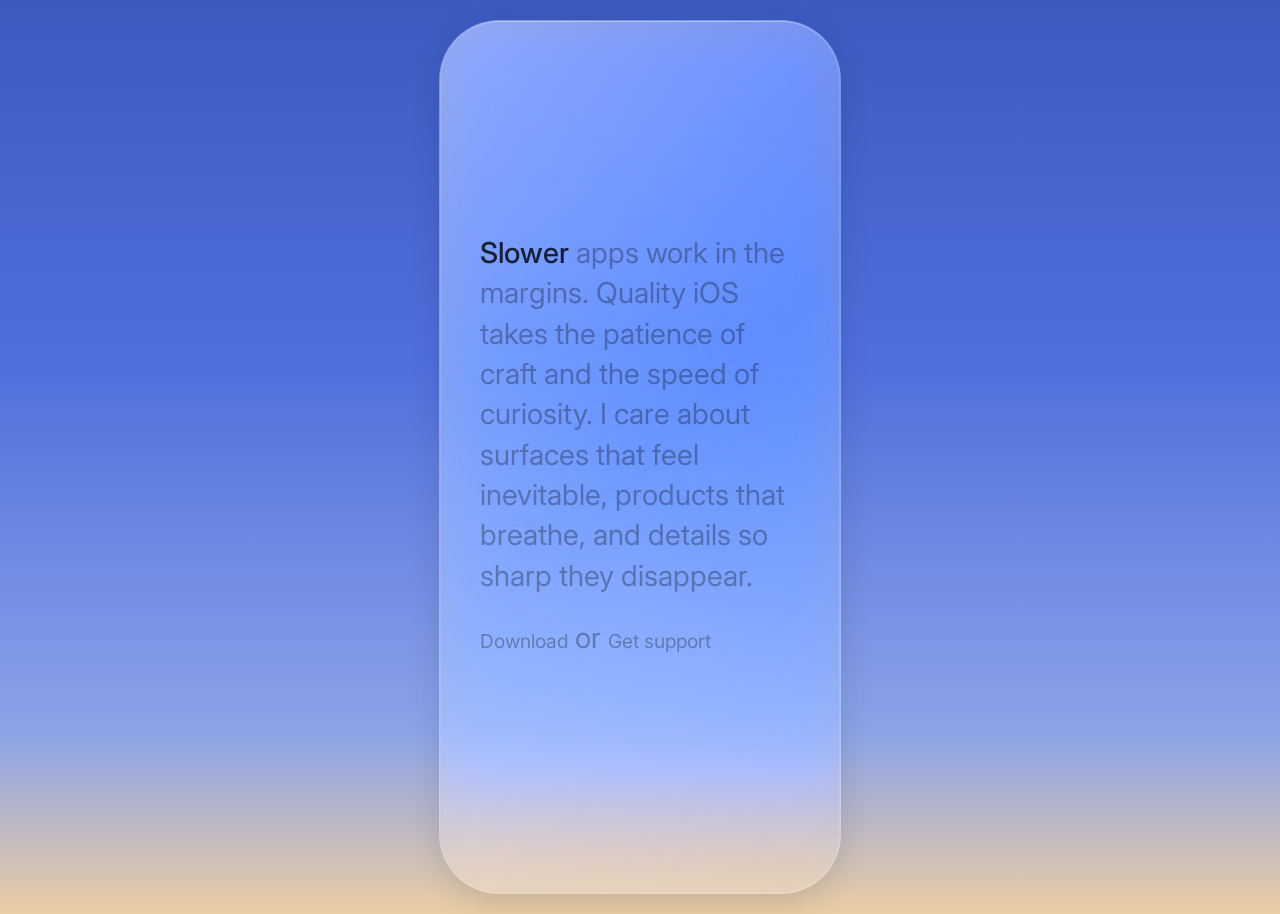
==== index.html @ 5df2ddbc "Update index.html and styles.css" ====
<!DOCTYPE html>
<html lang="en">
<head>
    <meta charset="UTF-8">
    <meta name="viewport" content="width=device-width, initial-scale=1.0">
    <meta name="theme-color" content="#3C5AC0">
    <meta name="apple-mobile-web-app-status-bar-style" content="default">
    <meta name="apple-mobile-web-app-capable" content="yes">
    <!-- SSL certificate refresh trigger -->
    <title>Dave Morgan - Senior Mobile Product Designer</title>
    <link rel="stylesheet" href="styles.css">
    <link rel="preconnect" href="https://fonts.googleapis.com">
    <link rel="preconnect" href="https://fonts.gstatic.com" crossorigin>
    <link href="https://fonts.googleapis.com/css2?family=Inter:wght@300;400;500;600&display=swap" rel="stylesheet">
</head>
<body>
    <div class="container">
        <div class="content">
            <p>
                <span class="name">Slower</span> apps work in the margins. Quality iOS takes the patience of craft and the speed of curiosity. I care about surfaces that feel inevitable, products that breathe, and details so sharp they disappear.
            </p>
            <p>
                <a href="#" class="contact-link">Download</a> or <a href="mailto:david@slower.uk" class="contact-link">Get support</a>    
            </p>
        </div>
    </div>
</body>
</html>
---- styles.css ----
/* Reset and base styles */
* {
    margin: 0;
    padding: 0;
    box-sizing: border-box;
}

/* Arc Browser integration - use custom properties when available */
:root {
    /* Fallback to our gradient colors if Arc properties aren't available */
    --arc-palette-background: #3C5AC0;
    --arc-palette-foregroundPrimary: #1a1a1a;
}

body {
    font-family: 'Inter', -apple-system, BlinkMacSystemFont, 'Segoe UI', Roboto, sans-serif;
    line-height: 1.6;
    color: var(--arc-palette-foregroundPrimary, #1a1a1a);
    background: linear-gradient(180deg, 
        var(--arc-palette-background, #3C5AC0) 0%, 
        #4F70DD 40%, 
        #8CA3E8 80%, 
        #EACDA3 100%);
    font-size: 16px;
    font-weight: 400;
    min-height: 100vh;
    display: flex;
    align-items: center;
    justify-content: center;
    padding: 20px;
}

.container {
    background: rgba(255, 255, 255, 0.12);
    backdrop-filter: blur(25px) saturate(180%);
    -webkit-backdrop-filter: blur(25px) saturate(180%);
    padding: 60px 40px;
    border-radius: 60px;
    border: 1px solid rgba(255, 255, 255, 0.25);
    box-shadow: 
        0 8px 32px rgba(0, 0, 0, 0.12),
        0 0 0 1px rgba(255, 255, 255, 0.15) inset,
        0 1px 0 rgba(255, 255, 255, 0.3) inset;
    width: 402px;
    height: 874px;
    position: relative;
    transform: translateZ(0);
    will-change: transform;
    transition: all 0.3s cubic-bezier(0.4, 0, 0.2, 1);
    display: flex;
    align-items: center;
    justify-content: center;
}

.container:hover {
    transform: translateZ(0) translateY(-2px);
    box-shadow: 
        0 12px 40px rgba(0, 0, 0, 0.15),
        0 0 0 1px rgba(255, 255, 255, 0.2) inset,
        0 1px 0 rgba(255, 255, 255, 0.4) inset;
}

/* Enhanced glass effect with pseudo-elements for depth */
.container::before {
    content: '';
    position: absolute;
    top: 0;
    left: 0;
    right: 0;
    bottom: 0;
    border-radius: 60px;
    background: linear-gradient(135deg, 
        rgba(255, 255, 255, 0.4) 0%, 
        rgba(255, 255, 255, 0.1) 50%, 
        rgba(255, 255, 255, 0.05) 100%);
    pointer-events: none;
    z-index: 1;
}

.container::after {
    content: '';
    position: absolute;
    top: 1px;
    left: 1px;
    right: 1px;
    bottom: 1px;
    border-radius: 59px;
    background: linear-gradient(45deg, 
        rgba(255, 255, 255, 0.1) 0%, 
        transparent 50%, 
        rgba(255, 255, 255, 0.05) 100%);
    pointer-events: none;
    z-index: 2;
}

/* Content styling */
.content {
    position: relative;
    z-index: 3;
    font-size: 1.8rem;
    line-height: 1.4;
    color: rgba(0, 0, 0, 0.3);
    font-weight: 400;
    text-align: left;
}
.content p {
    margin-bottom: 1.4rem;
}

.name {
    color: rgba(0, 0, 0, 0.8);
    font-weight: 500;
}

.contact-link {
    color: rgba(0, 0, 0, 0.3);
    text-decoration: none;
    font-size: 1.2rem;
    transition: color 0.2s ease;
}
.contact-link:hover {
    color: rgba(0, 0, 0, 0.8);
    font-weight: 500;
}


/* Responsive design */
@media (max-width: 768px) {
    body {
        padding: 20px;
    }
    
    .container {
        /* Maintain aspect ratio 402:874 ≈ 0.46, with viewport-based sizing */
        width: min(350px, calc(100vw - 40px));
        height: min(760px, calc((100vh - 40px) * 0.9));
        /* Ensure we don't exceed the aspect ratio */
        max-height: calc((min(350px, calc(100vw - 40px))) * 2.17);
        padding: 50px 35px;
        border-radius: 50px;
    }
    
    .container::before {
        border-radius: 50px;
    }
    
    .container::after {
        border-radius: 49px;
    }
    
    .content {
        font-size: 1.5rem;
    }
}

@media (max-width: 480px) {
    body {
        padding: 15px;
    }
    
    .container {
        /* Maintain aspect ratio with smaller margins */
        width: min(300px, calc(100vw - 30px));
        height: min(650px, calc((100vh - 30px) * 0.9));
        /* Ensure we don't exceed the aspect ratio */
        max-height: calc((min(300px, calc(100vw - 30px))) * 2.17);
        padding: 40px 30px;
        border-radius: 45px;
    }
    
    .container::before {
        border-radius: 45px;
    }
    
    .container::after {
        border-radius: 44px;
    }
    
    .content {
        font-size: 1.3rem;
    }
}

/* Print styles */
@media print {
    body {
        background-color: white;
    }
    
    .container {
        max-width: none;
        padding: 0;
        box-shadow: none;
        background-color: white;
    }
}
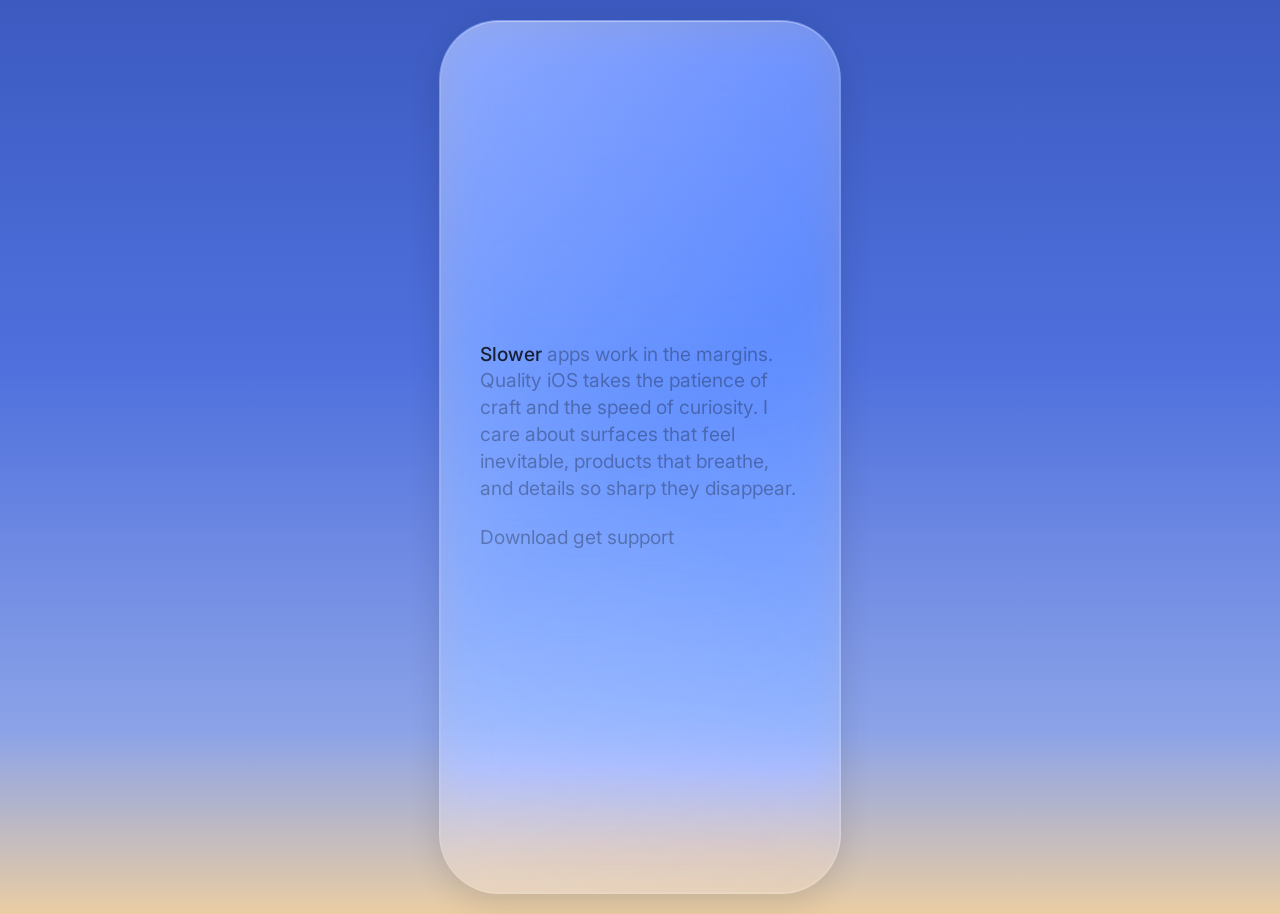
==== commit a1702cff: "Update site styling and content" ====
--- a/index.html
+++ b/index.html
@@ -20,7 +20,7 @@
                 <span class="name">Slower</span> apps work in the margins. Quality iOS takes the patience of craft and the speed of curiosity. I care about surfaces that feel inevitable, products that breathe, and details so sharp they disappear.
             </p>
             <p>
-                <a href="#" class="contact-link">Download</a> or <a href="mailto:david@slower.uk" class="contact-link">Get support</a>    
+                <a href="#" class="contact-link">Download</a> <a href="mailto:david@slower.uk" class="contact-link">get support</a>    
             </p>
         </div>
     </div>
--- a/styles.css
+++ b/styles.css
@@ -105,6 +105,7 @@
 }
 .content p {
     margin-bottom: 1.4rem;
+    font-size: 1.2rem;
 }
 
 .name {
@@ -115,7 +116,6 @@
 .contact-link {
     color: rgba(0, 0, 0, 0.3);
     text-decoration: none;
-    font-size: 1.2rem;
     transition: color 0.2s ease;
 }
 .contact-link:hover {
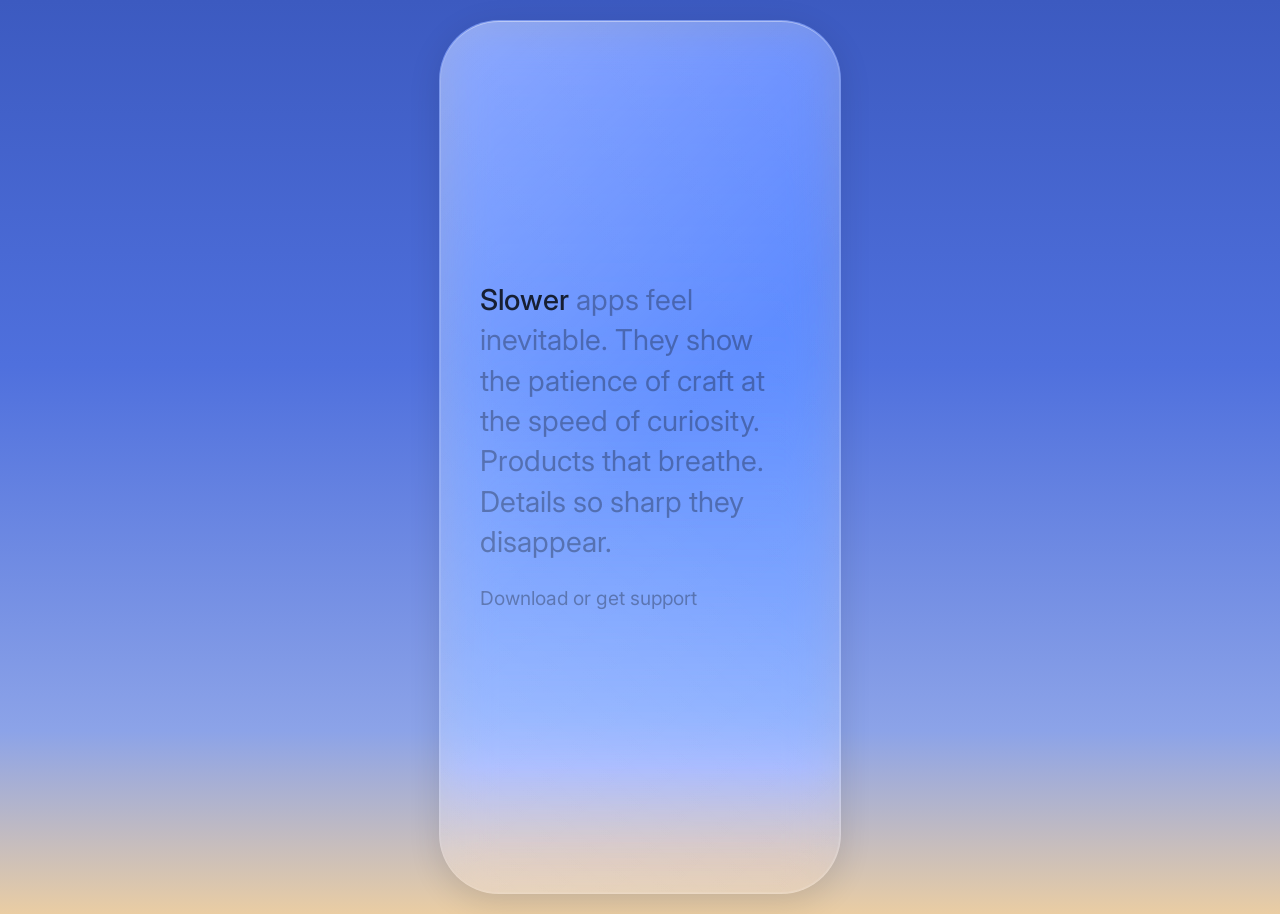
==== commit 0a602a3e: "Update website styling and content" ====
--- a/index.html
+++ b/index.html
@@ -17,10 +17,10 @@
     <div class="container">
         <div class="content">
             <p>
-                <span class="name">Slower</span> apps work in the margins. Quality iOS takes the patience of craft and the speed of curiosity. I care about surfaces that feel inevitable, products that breathe, and details so sharp they disappear.
+                <span class="name">Slower</span> apps feel inevitable. They show the patience of craft at the speed of curiosity. Products that breathe. Details so sharp they disappear.
             </p>
-            <p>
-                <a href="#" class="contact-link">Download</a> <a href="mailto:david@slower.uk" class="contact-link">get support</a>    
+            <p class="small">
+                <a href="#" class="contact-link">Download</a> or <a href="mailto:david@slower.uk" class="contact-link">get support</a>    
             </p>
         </div>
     </div>
--- a/styles.css
+++ b/styles.css
@@ -105,6 +105,8 @@
 }
 .content p {
     margin-bottom: 1.4rem;
+}
+.small {
     font-size: 1.2rem;
 }
 
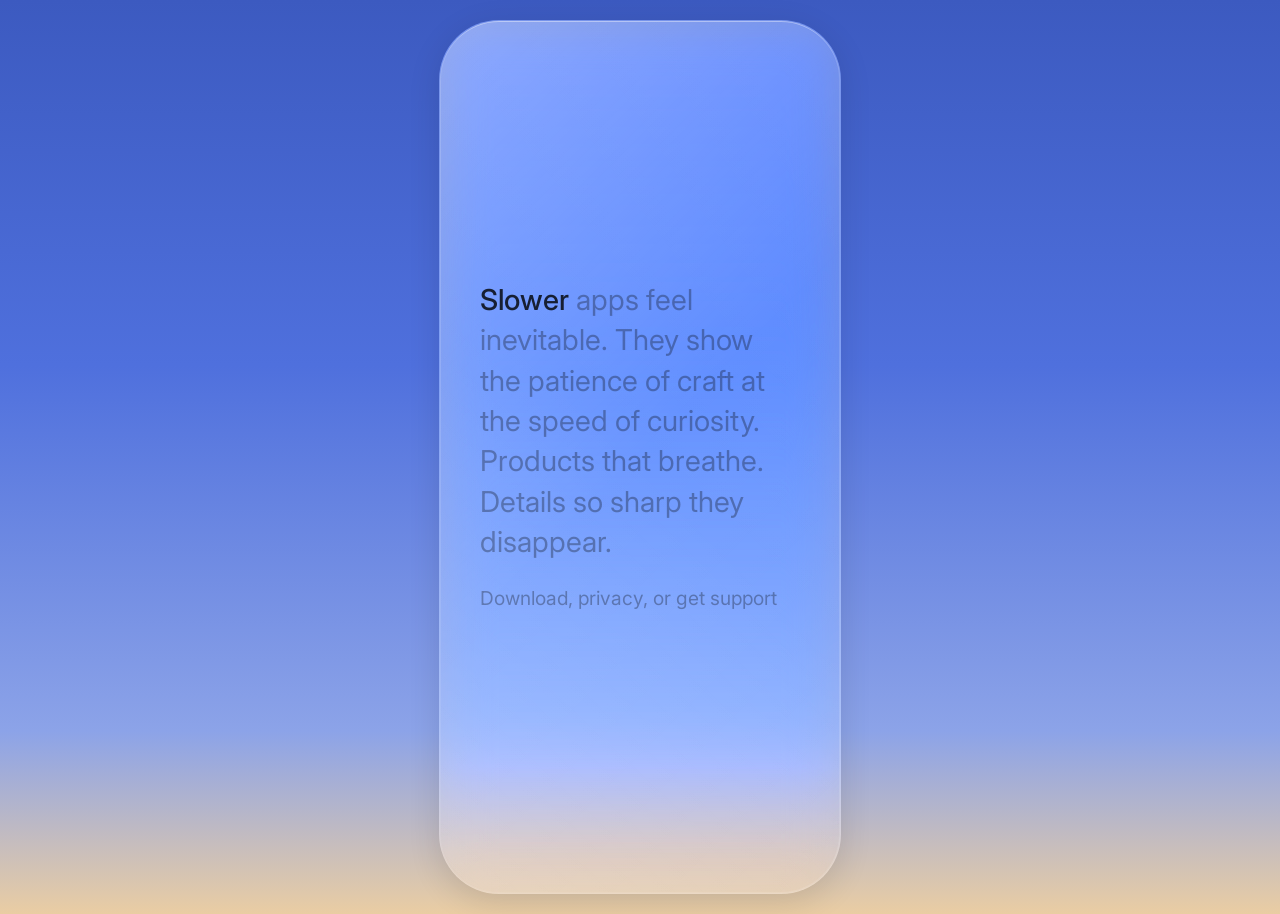
==== commit ba6c6a11: "Add Yearly privacy policy page" ====
--- a/index.html
+++ b/index.html
@@ -11,7 +11,7 @@
     <link rel="stylesheet" href="styles.css">
     <link rel="preconnect" href="https://fonts.googleapis.com">
     <link rel="preconnect" href="https://fonts.gstatic.com" crossorigin>
-    <link href="https://fonts.googleapis.com/css2?family=Inter:wght@300;400;500;600&display=swap" rel="stylesheet">
+    <link href="https://fonts.googleapis.com/css2?family=Inter:wght@300;400;500;600&amp;display=swap" rel="stylesheet">
 </head>
 <body>
     <div class="container">
@@ -20,7 +20,7 @@
                 <span class="name">Slower</span> apps feel inevitable. They show the patience of craft at the speed of curiosity. Products that breathe. Details so sharp they disappear.
             </p>
             <p class="small">
-                <a href="#" class="contact-link">Download</a> or <a href="mailto:david@slower.uk" class="contact-link">get support</a>    
+                <a href="#" class="contact-link">Download</a>, <a href="/privacy/yearly/" class="contact-link">privacy</a>, or <a href="mailto:david@slower.uk" class="contact-link">get support</a>
             </p>
         </div>
     </div>
--- a/styles.css
+++ b/styles.css
@@ -28,6 +28,15 @@
     align-items: center;
     justify-content: center;
     padding: 20px;
+}
+
+.page {
+    align-items: center;
+}
+
+.page--document {
+    align-items: flex-start;
+    padding: 40px 20px;
 }
 
 .container {
@@ -60,6 +69,22 @@
         0 1px 0 rgba(255, 255, 255, 0.4) inset;
 }
 
+.container--document {
+    width: min(720px, calc(100vw - 40px));
+    height: auto;
+    min-height: 0;
+    padding: 48px 44px;
+    border-radius: 44px;
+}
+
+.container--document::before {
+    border-radius: 44px;
+}
+
+.container--document::after {
+    border-radius: 43px;
+}
+
 /* Enhanced glass effect with pseudo-elements for depth */
 .container::before {
     content: '';
@@ -106,6 +131,62 @@
 .content p {
     margin-bottom: 1.4rem;
 }
+
+.content h1,
+.content h2 {
+    font-weight: 500;
+    color: rgba(0, 0, 0, 0.8);
+}
+
+.content h1 {
+    font-size: 2.2rem;
+    line-height: 1.1;
+    margin-bottom: 1rem;
+}
+
+.content h2 {
+    font-size: 1.05rem;
+    margin-bottom: 0.45rem;
+}
+
+.content--document {
+    width: 100%;
+    max-width: 560px;
+    font-size: 1.05rem;
+    line-height: 1.65;
+    color: rgba(0, 0, 0, 0.56);
+}
+
+.content--document p {
+    margin-bottom: 0.95rem;
+}
+
+.eyebrow,
+.meta {
+    font-size: 0.88rem;
+    letter-spacing: 0.04em;
+}
+
+.eyebrow {
+    text-transform: uppercase;
+    margin-bottom: 1rem;
+    color: rgba(0, 0, 0, 0.45);
+}
+
+.lede {
+    color: rgba(0, 0, 0, 0.72);
+    font-size: 1.15rem;
+}
+
+.policy-section {
+    margin-top: 1.4rem;
+}
+
+.meta {
+    margin-top: 1.8rem;
+    color: rgba(0, 0, 0, 0.42);
+}
+
 .small {
     font-size: 1.2rem;
 }
@@ -130,6 +211,10 @@
 @media (max-width: 768px) {
     body {
         padding: 20px;
+    }
+
+    .page--document {
+        padding: 24px 16px;
     }
     
     .container {
@@ -153,11 +238,38 @@
     .content {
         font-size: 1.5rem;
     }
+
+    .container--document {
+        width: min(680px, calc(100vw - 32px));
+        height: auto;
+        padding: 40px 32px;
+        border-radius: 36px;
+    }
+
+    .container--document::before {
+        border-radius: 36px;
+    }
+
+    .container--document::after {
+        border-radius: 35px;
+    }
+
+    .content--document {
+        font-size: 1rem;
+    }
+
+    .content--document h1 {
+        font-size: 1.9rem;
+    }
 }
 
 @media (max-width: 480px) {
     body {
         padding: 15px;
+    }
+
+    .page--document {
+        padding: 16px 12px;
     }
     
     .container {
@@ -181,6 +293,24 @@
     .content {
         font-size: 1.3rem;
     }
+
+    .container--document {
+        width: calc(100vw - 24px);
+        padding: 32px 24px;
+        border-radius: 30px;
+    }
+
+    .container--document::before {
+        border-radius: 30px;
+    }
+
+    .container--document::after {
+        border-radius: 29px;
+    }
+
+    .content--document h1 {
+        font-size: 1.65rem;
+    }
 }
 
 /* Print styles */
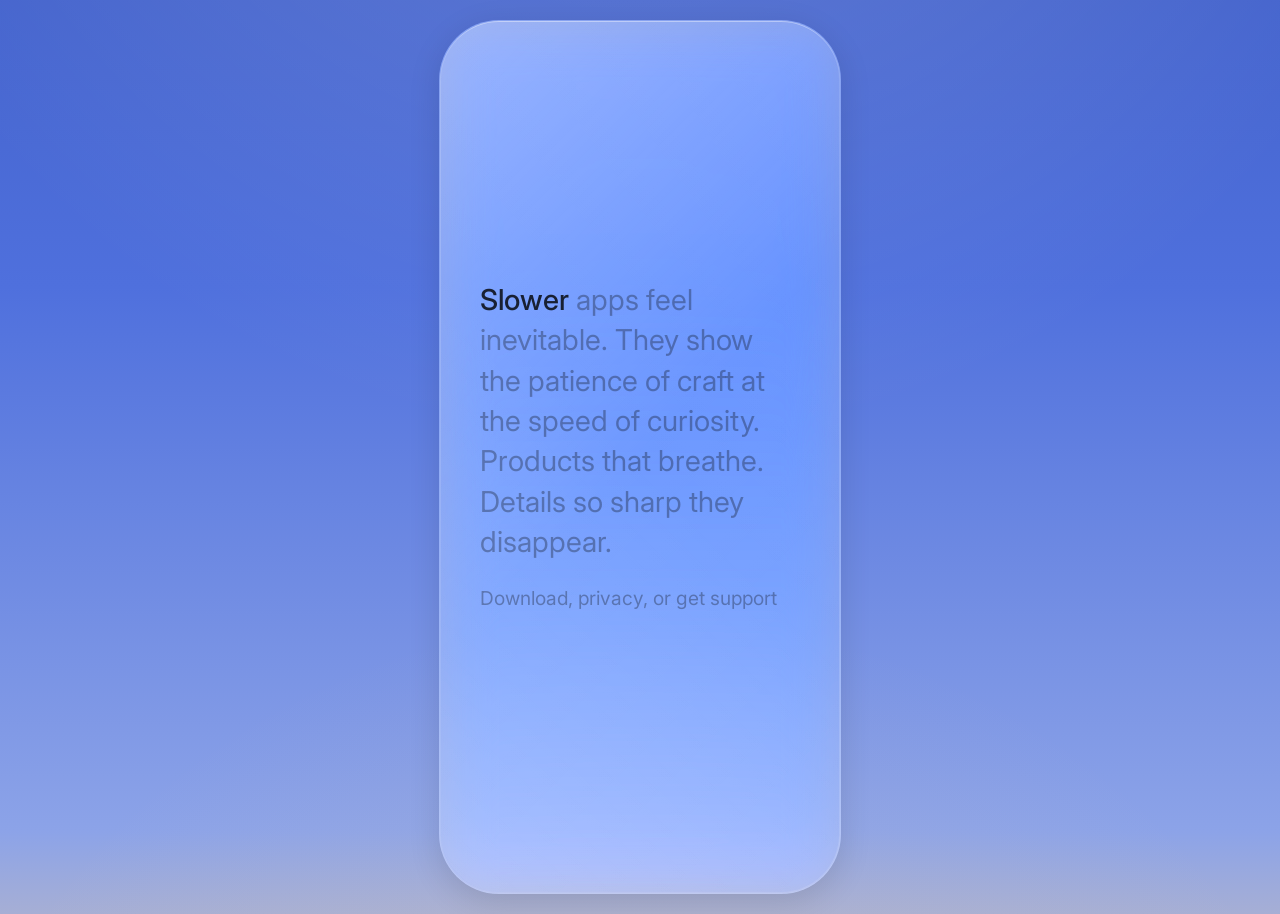
==== commit 3f2ce6dd: "Set Safari theme color metadata" ====
--- a/index.html
+++ b/index.html
@@ -4,6 +4,8 @@
     <meta charset="UTF-8">
     <meta name="viewport" content="width=device-width, initial-scale=1.0">
     <meta name="theme-color" content="#3C5AC0">
+    <meta name="theme-color" content="#3C5AC0" media="(prefers-color-scheme: light)">
+    <meta name="color-scheme" content="light">
     <meta name="apple-mobile-web-app-status-bar-style" content="default">
     <meta name="apple-mobile-web-app-capable" content="yes">
     <!-- SSL certificate refresh trigger -->
--- a/styles.css
+++ b/styles.css
@@ -10,24 +10,76 @@
     /* Fallback to our gradient colors if Arc properties aren't available */
     --arc-palette-background: #3C5AC0;
     --arc-palette-foregroundPrimary: #1a1a1a;
+    --gradient-top: var(--arc-palette-background, #3C5AC0);
+    --gradient-mid: #4F70DD;
+    --gradient-low: #8CA3E8;
+    --gradient-bottom: #EACDA3;
+    --ambient-glow-top: rgba(255, 255, 255, 0.18);
+    --ambient-glow-bottom: rgba(234, 205, 163, 0.26);
+}
+
+html {
+    min-height: 100%;
+    background-color: var(--gradient-top);
+    background-image:
+        radial-gradient(circle at 50% -12%, var(--ambient-glow-top) 0%, transparent 48%),
+        radial-gradient(circle at 50% 118%, var(--ambient-glow-bottom) 0%, transparent 42%),
+        linear-gradient(180deg,
+            var(--gradient-top) 0%,
+            var(--gradient-mid) 38%,
+            var(--gradient-low) 78%,
+            var(--gradient-bottom) 100%);
+    background-repeat: no-repeat;
+    background-size: 100% 100%;
+    background-attachment: fixed;
 }
 
 body {
     font-family: 'Inter', -apple-system, BlinkMacSystemFont, 'Segoe UI', Roboto, sans-serif;
     line-height: 1.6;
     color: var(--arc-palette-foregroundPrimary, #1a1a1a);
-    background: linear-gradient(180deg, 
-        var(--arc-palette-background, #3C5AC0) 0%, 
-        #4F70DD 40%, 
-        #8CA3E8 80%, 
-        #EACDA3 100%);
     font-size: 16px;
     font-weight: 400;
     min-height: 100vh;
+    min-height: 100svh;
     display: flex;
     align-items: center;
     justify-content: center;
     padding: 20px;
+    position: relative;
+    overflow-x: hidden;
+    background: transparent;
+}
+
+body::after {
+    content: '';
+    position: fixed;
+    top: 0;
+    right: 0;
+    left: 0;
+    height: max(140px, env(safe-area-inset-top, 0px));
+    background: var(--gradient-top);
+    z-index: -2;
+    pointer-events: none;
+}
+
+body::before {
+    content: '';
+    position: fixed;
+    inset: -18vmax;
+    background-image:
+        radial-gradient(circle at 50% -12%, var(--ambient-glow-top) 0%, transparent 48%),
+        radial-gradient(circle at 50% 118%, var(--ambient-glow-bottom) 0%, transparent 42%),
+        linear-gradient(180deg,
+            var(--gradient-top) 0%,
+            var(--gradient-mid) 38%,
+            var(--gradient-low) 78%,
+            var(--gradient-bottom) 100%);
+    background-repeat: no-repeat;
+    background-size: cover;
+    background-position: center;
+    z-index: -1;
+    pointer-events: none;
 }
 
 .page {
@@ -35,8 +87,10 @@
 }
 
 .page--document {
-    align-items: flex-start;
-    padding: 40px 20px;
+    min-height: 100vh;
+    min-height: 100svh;
+    align-items: center;
+    overflow: hidden;
 }
 
 .container {
@@ -70,11 +124,13 @@
 }
 
 .container--document {
-    width: min(720px, calc(100vw - 40px));
-    height: auto;
+    width: min(440px, calc(100vw - 40px));
+    height: min(874px, calc(100vh - 40px));
+    height: min(874px, calc(100svh - 40px));
     min-height: 0;
-    padding: 48px 44px;
+    padding: 36px 24px;
     border-radius: 44px;
+    overflow: hidden;
 }
 
 .container--document::before {
@@ -151,10 +207,15 @@
 
 .content--document {
     width: 100%;
-    max-width: 560px;
+    max-width: none;
+    height: 100%;
     font-size: 1.05rem;
     line-height: 1.65;
     color: rgba(0, 0, 0, 0.56);
+    overflow-y: auto;
+    overflow-x: hidden;
+    padding: 12px 14px 12px 18px;
+    scrollbar-gutter: stable both-edges;
 }
 
 .content--document p {
@@ -214,7 +275,7 @@
     }
 
     .page--document {
-        padding: 24px 16px;
+        padding: 20px;
     }
     
     .container {
@@ -240,9 +301,9 @@
     }
 
     .container--document {
-        width: min(680px, calc(100vw - 32px));
-        height: auto;
-        padding: 40px 32px;
+        width: min(390px, calc(100vw - 32px));
+        height: min(760px, calc(100svh - 40px));
+        padding: 28px 18px;
         border-radius: 36px;
     }
 
@@ -256,6 +317,7 @@
 
     .content--document {
         font-size: 1rem;
+        padding: 8px 10px 8px 14px;
     }
 
     .content--document h1 {
@@ -269,7 +331,7 @@
     }
 
     .page--document {
-        padding: 16px 12px;
+        padding: 15px;
     }
     
     .container {
@@ -295,8 +357,9 @@
     }
 
     .container--document {
-        width: calc(100vw - 24px);
-        padding: 32px 24px;
+        width: min(320px, calc(100vw - 30px));
+        height: min(650px, calc(100svh - 30px));
+        padding: 24px 14px;
         border-radius: 30px;
     }
 
@@ -318,11 +381,22 @@
     body {
         background-color: white;
     }
+
+    body::before {
+        display: none;
+    }
     
     .container {
         max-width: none;
+        width: auto;
+        height: auto;
         padding: 0;
         box-shadow: none;
         background-color: white;
     }
-}
+
+    .container--document,
+    .content--document {
+        overflow: visible;
+    }
+}
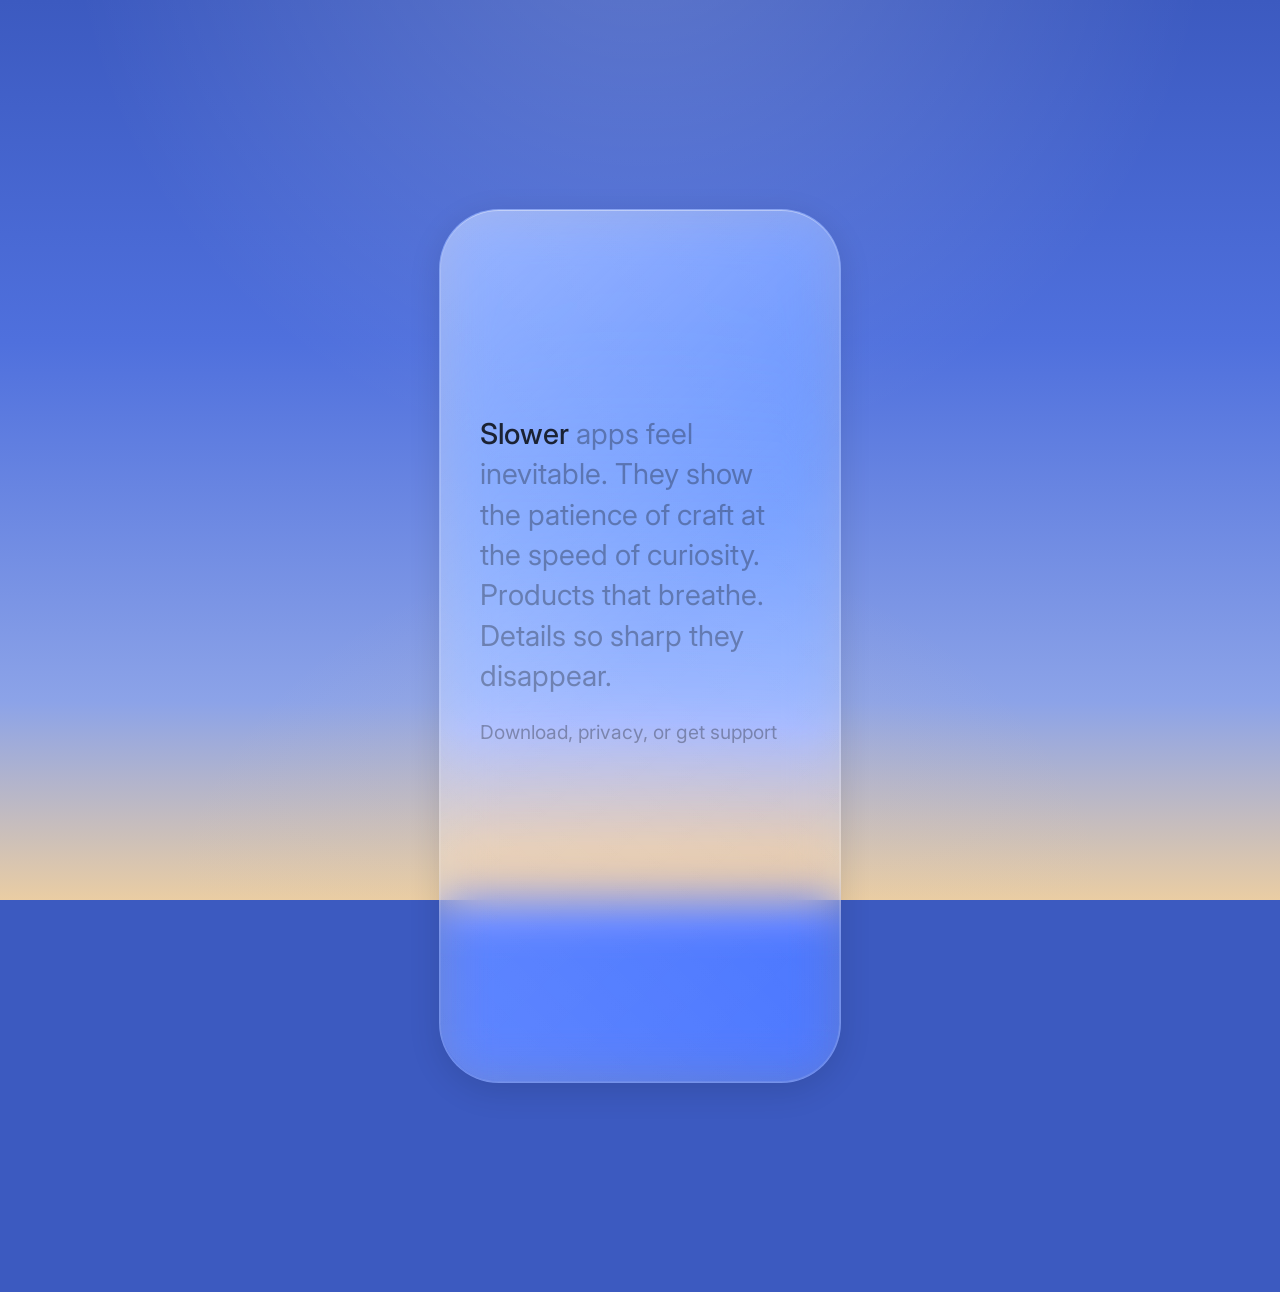
==== commit 5f3414b0: "Update Yearly site layout and assets" ====
--- a/index.html
+++ b/index.html
@@ -22,7 +22,7 @@
                 <span class="name">Slower</span> apps feel inevitable. They show the patience of craft at the speed of curiosity. Products that breathe. Details so sharp they disappear.
             </p>
             <p class="small">
-                <a href="#" class="contact-link">Download</a>, <a href="/privacy/yearly/" class="contact-link">privacy</a>, or <a href="mailto:david@slower.uk" class="contact-link">get support</a>
+                <a href="/yearly/" class="contact-link">Download</a>, <a href="/privacy/yearly/" class="contact-link">privacy</a>, or <a href="mailto:david@slower.uk" class="contact-link">get support</a>
             </p>
         </div>
     </div>
--- a/styles.css
+++ b/styles.css
@@ -16,10 +16,15 @@
     --gradient-bottom: #EACDA3;
     --ambient-glow-top: rgba(255, 255, 255, 0.18);
     --ambient-glow-bottom: rgba(234, 205, 163, 0.26);
+    --frame-toolbar-clearance: clamp(156px, 21svh, 252px);
+    --frame-bottom-clearance: var(--frame-toolbar-clearance);
+    --frame-content-offset: clamp(144px, 24%, 252px);
 }
 
 html {
     min-height: 100%;
+    overflow: hidden;
+    overscroll-behavior: none;
     background-color: var(--gradient-top);
     background-image:
         radial-gradient(circle at 50% -12%, var(--ambient-glow-top) 0%, transparent 48%),
@@ -45,9 +50,13 @@
     display: flex;
     align-items: center;
     justify-content: center;
-    padding: 20px;
+    padding:
+        calc(20px + var(--frame-toolbar-clearance))
+        20px
+        calc(20px + var(--frame-bottom-clearance));
     position: relative;
-    overflow-x: hidden;
+    overflow: hidden;
+    overscroll-behavior: none;
     background: transparent;
 }
 
@@ -66,7 +75,7 @@
 body::before {
     content: '';
     position: fixed;
-    inset: -18vmax;
+    inset: 0;
     background-image:
         radial-gradient(circle at 50% -12%, var(--ambient-glow-top) 0%, transparent 48%),
         radial-gradient(circle at 50% 118%, var(--ambient-glow-bottom) 0%, transparent 42%),
@@ -76,8 +85,8 @@
             var(--gradient-low) 78%,
             var(--gradient-bottom) 100%);
     background-repeat: no-repeat;
-    background-size: cover;
-    background-position: center;
+    background-size: 100% 100%;
+    background-position: top center;
     z-index: -1;
     pointer-events: none;
 }
@@ -111,8 +120,8 @@
     will-change: transform;
     transition: all 0.3s cubic-bezier(0.4, 0, 0.2, 1);
     display: flex;
-    align-items: center;
-    justify-content: center;
+    align-items: stretch;
+    justify-content: flex-start;
 }
 
 .container:hover {
@@ -124,21 +133,22 @@
 }
 
 .container--document {
-    width: min(440px, calc(100vw - 40px));
-    height: min(874px, calc(100vh - 40px));
-    height: min(874px, calc(100svh - 40px));
+    width: 402px;
+    height: 874px;
     min-height: 0;
-    padding: 36px 24px;
-    border-radius: 44px;
+    padding: 60px 22px 60px 40px;
+    border-radius: 60px;
+    align-items: stretch;
+    justify-content: flex-start;
     overflow: hidden;
 }
 
 .container--document::before {
-    border-radius: 44px;
+    border-radius: 60px;
 }
 
 .container--document::after {
-    border-radius: 43px;
+    border-radius: 59px;
 }
 
 /* Enhanced glass effect with pseudo-elements for depth */
@@ -178,11 +188,13 @@
 .content {
     position: relative;
     z-index: 3;
+    width: 100%;
     font-size: 1.8rem;
     line-height: 1.4;
     color: rgba(0, 0, 0, 0.3);
     font-weight: 400;
     text-align: left;
+    padding-top: var(--frame-content-offset);
 }
 .content p {
     margin-bottom: 1.4rem;
@@ -200,26 +212,32 @@
     margin-bottom: 1rem;
 }
 
-.content h2 {
-    font-size: 1.05rem;
-    margin-bottom: 0.45rem;
-}
-
 .content--document {
     width: 100%;
     max-width: none;
     height: 100%;
-    font-size: 1.05rem;
-    line-height: 1.65;
-    color: rgba(0, 0, 0, 0.56);
+    font-size: 1.8rem;
+    line-height: 1.4;
+    color: rgba(0, 0, 0, 0.3);
+    font-weight: 400;
     overflow-y: auto;
     overflow-x: hidden;
-    padding: 12px 14px 12px 18px;
-    scrollbar-gutter: stable both-edges;
+    padding-top: var(--frame-content-offset);
+    padding-right: 28px;
+    scrollbar-gutter: stable;
 }
 
 .content--document p {
-    margin-bottom: 0.95rem;
+    margin-bottom: 1.4rem;
+}
+
+.policy-section {
+    margin-top: 1.4rem;
+}
+
+.policy-title {
+    color: rgba(0, 0, 0, 0.8);
+    font-weight: 500;
 }
 
 .eyebrow,
@@ -230,21 +248,12 @@
 
 .eyebrow {
     text-transform: uppercase;
-    margin-bottom: 1rem;
     color: rgba(0, 0, 0, 0.45);
-}
-
-.lede {
-    color: rgba(0, 0, 0, 0.72);
-    font-size: 1.15rem;
-}
-
-.policy-section {
-    margin-top: 1.4rem;
 }
 
 .meta {
     margin-top: 1.8rem;
+    margin-bottom: 0;
     color: rgba(0, 0, 0, 0.42);
 }
 
@@ -301,27 +310,25 @@
     }
 
     .container--document {
-        width: min(390px, calc(100vw - 32px));
-        height: min(760px, calc(100svh - 40px));
-        padding: 28px 18px;
-        border-radius: 36px;
+        width: min(350px, calc(100vw - 40px));
+        height: min(760px, calc((100vh - 40px) * 0.9));
+        max-height: calc((min(350px, calc(100vw - 40px))) * 2.17);
+        padding: 50px 18px 50px 35px;
+        border-radius: 50px;
     }
 
     .container--document::before {
-        border-radius: 36px;
+        border-radius: 50px;
     }
 
     .container--document::after {
-        border-radius: 35px;
+        border-radius: 49px;
     }
 
     .content--document {
-        font-size: 1rem;
-        padding: 8px 10px 8px 14px;
-    }
-
-    .content--document h1 {
-        font-size: 1.9rem;
+        font-size: 1.5rem;
+        padding-top: clamp(72px, 14%, 128px);
+        padding-right: 25px;
     }
 }
 
@@ -357,22 +364,25 @@
     }
 
     .container--document {
-        width: min(320px, calc(100vw - 30px));
-        height: min(650px, calc(100svh - 30px));
-        padding: 24px 14px;
-        border-radius: 30px;
+        width: min(300px, calc(100vw - 30px));
+        height: min(650px, calc((100vh - 30px) * 0.9));
+        max-height: calc((min(300px, calc(100vw - 30px))) * 2.17);
+        padding: 40px 16px 40px 30px;
+        border-radius: 45px;
     }
 
     .container--document::before {
-        border-radius: 30px;
+        border-radius: 45px;
     }
 
     .container--document::after {
-        border-radius: 29px;
-    }
-
-    .content--document h1 {
-        font-size: 1.65rem;
+        border-radius: 44px;
+    }
+
+    .content--document {
+        font-size: 1.3rem;
+        padding-top: clamp(56px, 12%, 104px);
+        padding-right: 22px;
     }
 }
 
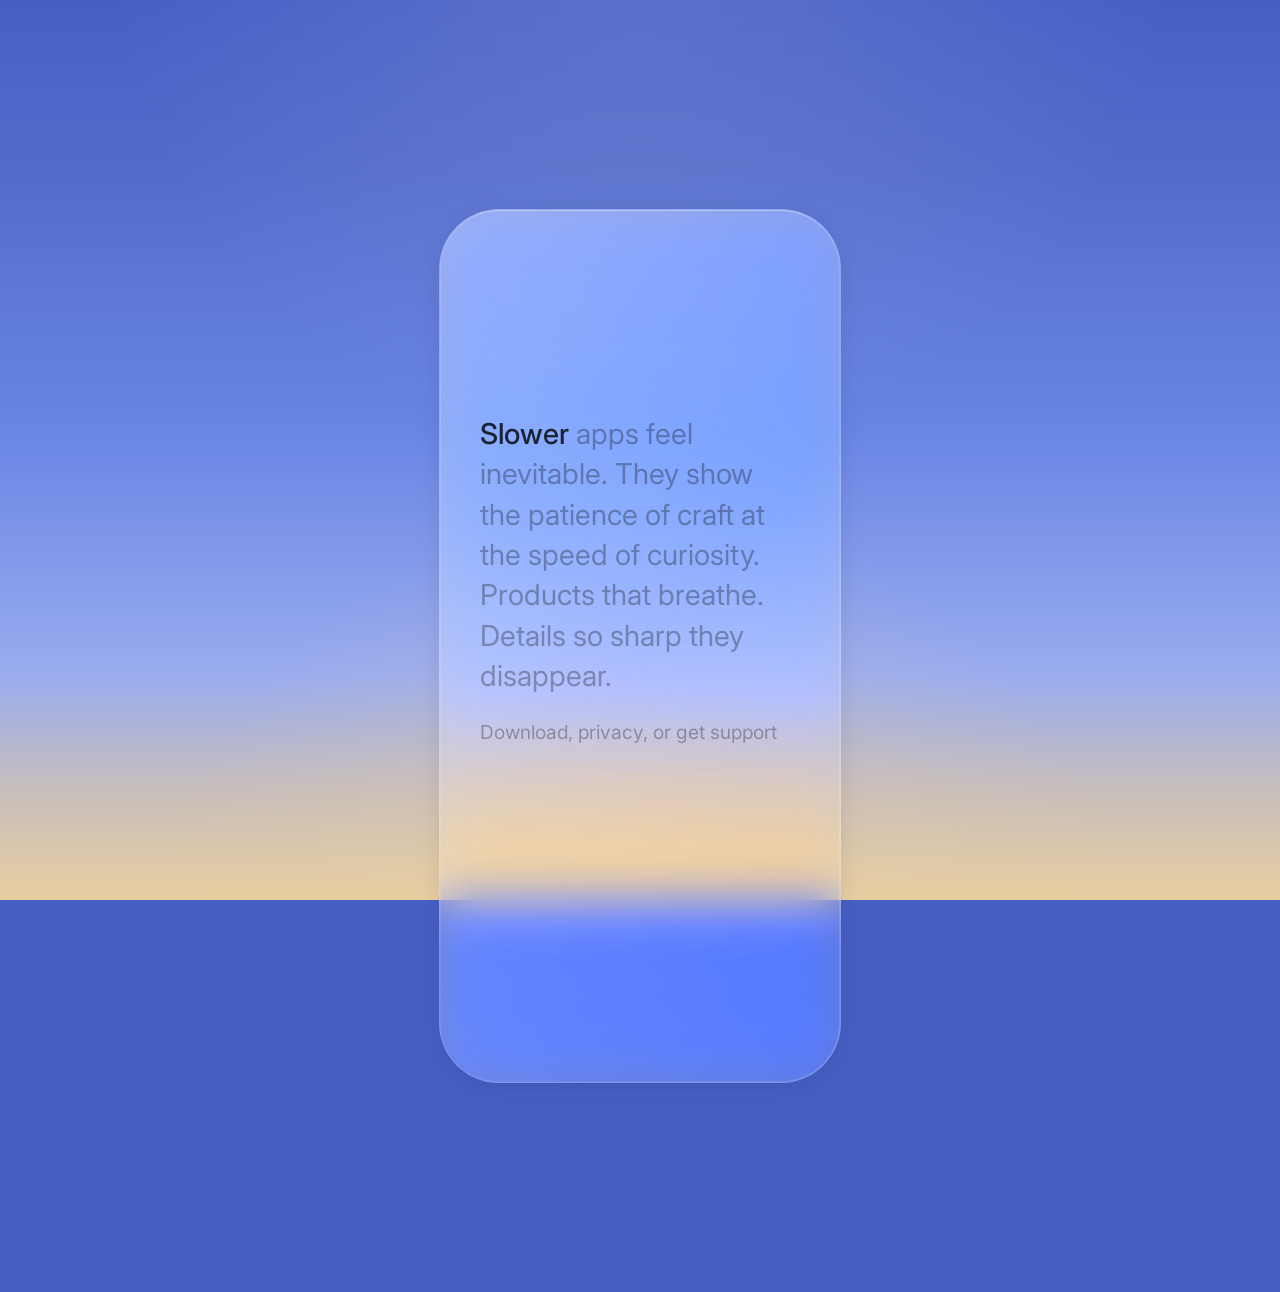
==== commit 284932af: "Optimize home page for mobile Safari" ====
--- a/index.html
+++ b/index.html
@@ -2,27 +2,26 @@
 <html lang="en">
 <head>
     <meta charset="UTF-8">
-    <meta name="viewport" content="width=device-width, initial-scale=1.0">
-    <meta name="theme-color" content="#3C5AC0">
-    <meta name="theme-color" content="#3C5AC0" media="(prefers-color-scheme: light)">
+    <meta name="viewport" content="width=device-width, initial-scale=1.0, viewport-fit=cover">
     <meta name="color-scheme" content="light">
     <meta name="apple-mobile-web-app-status-bar-style" content="default">
     <meta name="apple-mobile-web-app-capable" content="yes">
     <!-- SSL certificate refresh trigger -->
-    <title>Dave Morgan - Senior Mobile Product Designer</title>
+    <title>Slower apps feel inevitable.</title>
     <link rel="stylesheet" href="styles.css">
     <link rel="preconnect" href="https://fonts.googleapis.com">
     <link rel="preconnect" href="https://fonts.gstatic.com" crossorigin>
     <link href="https://fonts.googleapis.com/css2?family=Inter:wght@300;400;500;600&amp;display=swap" rel="stylesheet">
 </head>
 <body>
+    <div class="toolbar-underlay" aria-hidden="true"></div>
     <div class="container">
         <div class="content">
             <p>
                 <span class="name">Slower</span> apps feel inevitable. They show the patience of craft at the speed of curiosity. Products that breathe. Details so sharp they disappear.
             </p>
             <p class="small">
-                <a href="/yearly/" class="contact-link">Download</a>, <a href="/privacy/yearly/" class="contact-link">privacy</a>, or <a href="mailto:david@slower.uk" class="contact-link">get support</a>
+                <a href="/yearly/ios/" class="contact-link">Download</a>, <a href="/privacy/yearly/" class="contact-link">privacy</a>, or <a href="mailto:david@slower.uk" class="contact-link">get support</a>
             </p>
         </div>
     </div>
--- a/styles.css
+++ b/styles.css
@@ -8,14 +8,26 @@
 /* Arc Browser integration - use custom properties when available */
 :root {
     /* Fallback to our gradient colors if Arc properties aren't available */
-    --arc-palette-background: #3C5AC0;
+    --arc-palette-background: #465FC4;
     --arc-palette-foregroundPrimary: #1a1a1a;
-    --gradient-top: var(--arc-palette-background, #3C5AC0);
-    --gradient-mid: #4F70DD;
-    --gradient-low: #8CA3E8;
-    --gradient-bottom: #EACDA3;
-    --ambient-glow-top: rgba(255, 255, 255, 0.18);
-    --ambient-glow-bottom: rgba(234, 205, 163, 0.26);
+    --gradient-top: var(--arc-palette-background, #465FC4);
+    --gradient-top-support: #536CCB;
+    --gradient-mid: #6986E5;
+    --gradient-low: #9AACEF;
+    --gradient-bottom: #E8CEA0;
+    --ambient-glow-top: rgba(255, 255, 255, 0.12);
+    --ambient-glow-bottom: rgba(232, 206, 160, 0.36);
+    --toolbar-underlay-height: clamp(136px, 18svh, 188px);
+    --page-gradient:
+        radial-gradient(circle at 50% -8%, var(--ambient-glow-top) 0%, transparent 46%),
+        radial-gradient(circle at 50% 112%, var(--ambient-glow-bottom) 0%, transparent 42%),
+        linear-gradient(180deg,
+            var(--gradient-top) 0%,
+            var(--gradient-top-support) 19%,
+            var(--gradient-mid) 48%,
+            var(--gradient-low) 75%,
+            #C8BEBB 88%,
+            var(--gradient-bottom) 100%);
     --frame-toolbar-clearance: clamp(156px, 21svh, 252px);
     --frame-bottom-clearance: var(--frame-toolbar-clearance);
     --frame-content-offset: clamp(144px, 24%, 252px);
@@ -26,14 +38,7 @@
     overflow: hidden;
     overscroll-behavior: none;
     background-color: var(--gradient-top);
-    background-image:
-        radial-gradient(circle at 50% -12%, var(--ambient-glow-top) 0%, transparent 48%),
-        radial-gradient(circle at 50% 118%, var(--ambient-glow-bottom) 0%, transparent 42%),
-        linear-gradient(180deg,
-            var(--gradient-top) 0%,
-            var(--gradient-mid) 38%,
-            var(--gradient-low) 78%,
-            var(--gradient-bottom) 100%);
+    background-image: var(--page-gradient);
     background-repeat: no-repeat;
     background-size: 100% 100%;
     background-attachment: fixed;
@@ -76,14 +81,8 @@
     content: '';
     position: fixed;
     inset: 0;
-    background-image:
-        radial-gradient(circle at 50% -12%, var(--ambient-glow-top) 0%, transparent 48%),
-        radial-gradient(circle at 50% 118%, var(--ambient-glow-bottom) 0%, transparent 42%),
-        linear-gradient(180deg,
-            var(--gradient-top) 0%,
-            var(--gradient-mid) 38%,
-            var(--gradient-low) 78%,
-            var(--gradient-bottom) 100%);
+    background-color: var(--gradient-top);
+    background-image: var(--page-gradient);
     background-repeat: no-repeat;
     background-size: 100% 100%;
     background-position: top center;
@@ -100,6 +99,10 @@
     min-height: 100svh;
     align-items: center;
     overflow: hidden;
+}
+
+.toolbar-underlay {
+    display: none;
 }
 
 .container {
@@ -109,13 +112,14 @@
     padding: 60px 40px;
     border-radius: 60px;
     border: 1px solid rgba(255, 255, 255, 0.25);
-    box-shadow: 
-        0 8px 32px rgba(0, 0, 0, 0.12),
+    box-shadow:
+        0 6px 24px rgba(0, 0, 0, 0.09),
         0 0 0 1px rgba(255, 255, 255, 0.15) inset,
         0 1px 0 rgba(255, 255, 255, 0.3) inset;
     width: 402px;
     height: 874px;
     position: relative;
+    z-index: 1;
     transform: translateZ(0);
     will-change: transform;
     transition: all 0.3s cubic-bezier(0.4, 0, 0.2, 1);
@@ -126,8 +130,8 @@
 
 .container:hover {
     transform: translateZ(0) translateY(-2px);
-    box-shadow: 
-        0 12px 40px rgba(0, 0, 0, 0.15),
+    box-shadow:
+        0 10px 34px rgba(0, 0, 0, 0.12),
         0 0 0 1px rgba(255, 255, 255, 0.2) inset,
         0 1px 0 rgba(255, 255, 255, 0.4) inset;
 }
@@ -160,10 +164,10 @@
     right: 0;
     bottom: 0;
     border-radius: 60px;
-    background: linear-gradient(135deg, 
-        rgba(255, 255, 255, 0.4) 0%, 
-        rgba(255, 255, 255, 0.1) 50%, 
-        rgba(255, 255, 255, 0.05) 100%);
+    background: linear-gradient(135deg,
+        rgba(255, 255, 255, 0.32) 0%,
+        rgba(255, 255, 255, 0.08) 50%,
+        rgba(255, 255, 255, 0.04) 100%);
     pointer-events: none;
     z-index: 1;
 }
@@ -176,9 +180,9 @@
     right: 1px;
     bottom: 1px;
     border-radius: 59px;
-    background: linear-gradient(45deg, 
-        rgba(255, 255, 255, 0.1) 0%, 
-        transparent 50%, 
+    background: linear-gradient(45deg,
+        rgba(255, 255, 255, 0.1) 0%,
+        transparent 50%,
         rgba(255, 255, 255, 0.05) 100%);
     pointer-events: none;
     z-index: 2;
@@ -231,6 +235,12 @@
     margin-bottom: 1.4rem;
 }
 
+.content--document::after {
+    content: '';
+    display: block;
+    height: 100%;
+}
+
 .policy-section {
     margin-top: 1.4rem;
 }
@@ -279,32 +289,104 @@
 
 /* Responsive design */
 @media (max-width: 768px) {
+    :root {
+        --gradient-top: #4B5EBD;
+        --ambient-glow-top: rgba(255, 255, 255, 0);
+        --frame-content-offset: clamp(82px, 18%, 132px);
+    }
+
+    html {
+        background-color: var(--gradient-top);
+        background-size: 100% 100dvh;
+        background-attachment: scroll;
+    }
+
     body {
-        padding: 20px;
+        min-height: 100dvh;
+        padding:
+            max(14px, calc(env(safe-area-inset-top, 0px) + 8px))
+            max(14px, env(safe-area-inset-right, 0px))
+            max(14px, calc(env(safe-area-inset-bottom, 0px) + 8px))
+            max(14px, env(safe-area-inset-left, 0px));
     }
 
     .page--document {
         padding: 20px;
     }
-    
+
+    body::after {
+        height: max(108px, calc(env(safe-area-inset-top, 0px) + 76px));
+        background: linear-gradient(
+            180deg,
+            var(--gradient-top) 0%,
+            rgba(83, 108, 203, 0.96) 60%,
+            rgba(83, 108, 203, 0) 100%
+        );
+    }
+
+    body::before {
+        background-color: var(--gradient-top);
+        background-size: 100% 100dvh;
+    }
+
+    .toolbar-underlay {
+        display: block;
+        position: fixed;
+        right: 0;
+        bottom: 0;
+        left: 0;
+        height: max(var(--toolbar-underlay-height), calc(env(safe-area-inset-bottom, 0px) + 112px));
+        background: linear-gradient(
+            180deg,
+            rgba(232, 206, 160, 0) 0%,
+            rgba(232, 206, 160, 0.72) 32%,
+            var(--gradient-bottom) 70%,
+            var(--gradient-bottom) 100%
+        );
+        z-index: 0;
+        pointer-events: none;
+    }
+
     .container {
-        /* Maintain aspect ratio 402:874 ≈ 0.46, with viewport-based sizing */
-        width: min(350px, calc(100vw - 40px));
-        height: min(760px, calc((100vh - 40px) * 0.9));
-        /* Ensure we don't exceed the aspect ratio */
-        max-height: calc((min(350px, calc(100vw - 40px))) * 2.17);
-        padding: 50px 35px;
+        background: rgba(255, 255, 255, 0.09);
+        backdrop-filter: blur(20px) saturate(150%);
+        -webkit-backdrop-filter: blur(20px) saturate(150%);
+        width: min(336px, calc(100vw - 28px), 42svh);
+        height: auto;
+        aspect-ratio: 402 / 874;
+        padding: clamp(40px, 7svh, 50px) clamp(28px, 8vw, 35px);
         border-radius: 50px;
-    }
-    
+        box-shadow:
+            0 4px 18px rgba(0, 0, 0, 0.075),
+            0 0 0 1px rgba(255, 255, 255, 0.14) inset,
+            0 1px 0 rgba(255, 255, 255, 0.26) inset;
+        transition: none;
+    }
+
+    .container:hover {
+        transform: translateZ(0);
+        box-shadow:
+            0 4px 18px rgba(0, 0, 0, 0.075),
+            0 0 0 1px rgba(255, 255, 255, 0.14) inset,
+            0 1px 0 rgba(255, 255, 255, 0.26) inset;
+    }
+
     .container::before {
         border-radius: 50px;
-    }
-    
+        background: linear-gradient(135deg,
+            rgba(255, 255, 255, 0.22) 0%,
+            rgba(255, 255, 255, 0.055) 48%,
+            rgba(255, 255, 255, 0.025) 100%);
+    }
+
     .container::after {
         border-radius: 49px;
-    }
-    
+        background: linear-gradient(45deg,
+            rgba(255, 255, 255, 0.055) 0%,
+            transparent 52%,
+            rgba(255, 255, 255, 0.025) 100%);
+    }
+
     .content {
         font-size: 1.5rem;
     }
@@ -334,31 +416,33 @@
 
 @media (max-width: 480px) {
     body {
-        padding: 15px;
+        padding:
+            max(12px, calc(env(safe-area-inset-top, 0px) + 6px))
+            max(12px, env(safe-area-inset-right, 0px))
+            max(12px, calc(env(safe-area-inset-bottom, 0px) + 6px))
+            max(12px, env(safe-area-inset-left, 0px));
     }
 
     .page--document {
         padding: 15px;
     }
-    
+
     .container {
-        /* Maintain aspect ratio with smaller margins */
-        width: min(300px, calc(100vw - 30px));
-        height: min(650px, calc((100vh - 30px) * 0.9));
-        /* Ensure we don't exceed the aspect ratio */
-        max-height: calc((min(300px, calc(100vw - 30px))) * 2.17);
-        padding: 40px 30px;
+        width: min(312px, calc(100vw - 24px), 42svh);
+        height: auto;
+        aspect-ratio: 402 / 874;
+        padding: clamp(36px, 7svh, 40px) clamp(24px, 8vw, 30px);
         border-radius: 45px;
     }
-    
+
     .container::before {
         border-radius: 45px;
     }
-    
+
     .container::after {
         border-radius: 44px;
     }
-    
+
     .content {
         font-size: 1.3rem;
     }
@@ -395,7 +479,7 @@
     body::before {
         display: none;
     }
-    
+
     .container {
         max-width: none;
         width: auto;
@@ -409,4 +493,8 @@
     .content--document {
         overflow: visible;
     }
-}
+
+    .content--document::after {
+        display: none;
+    }
+}
